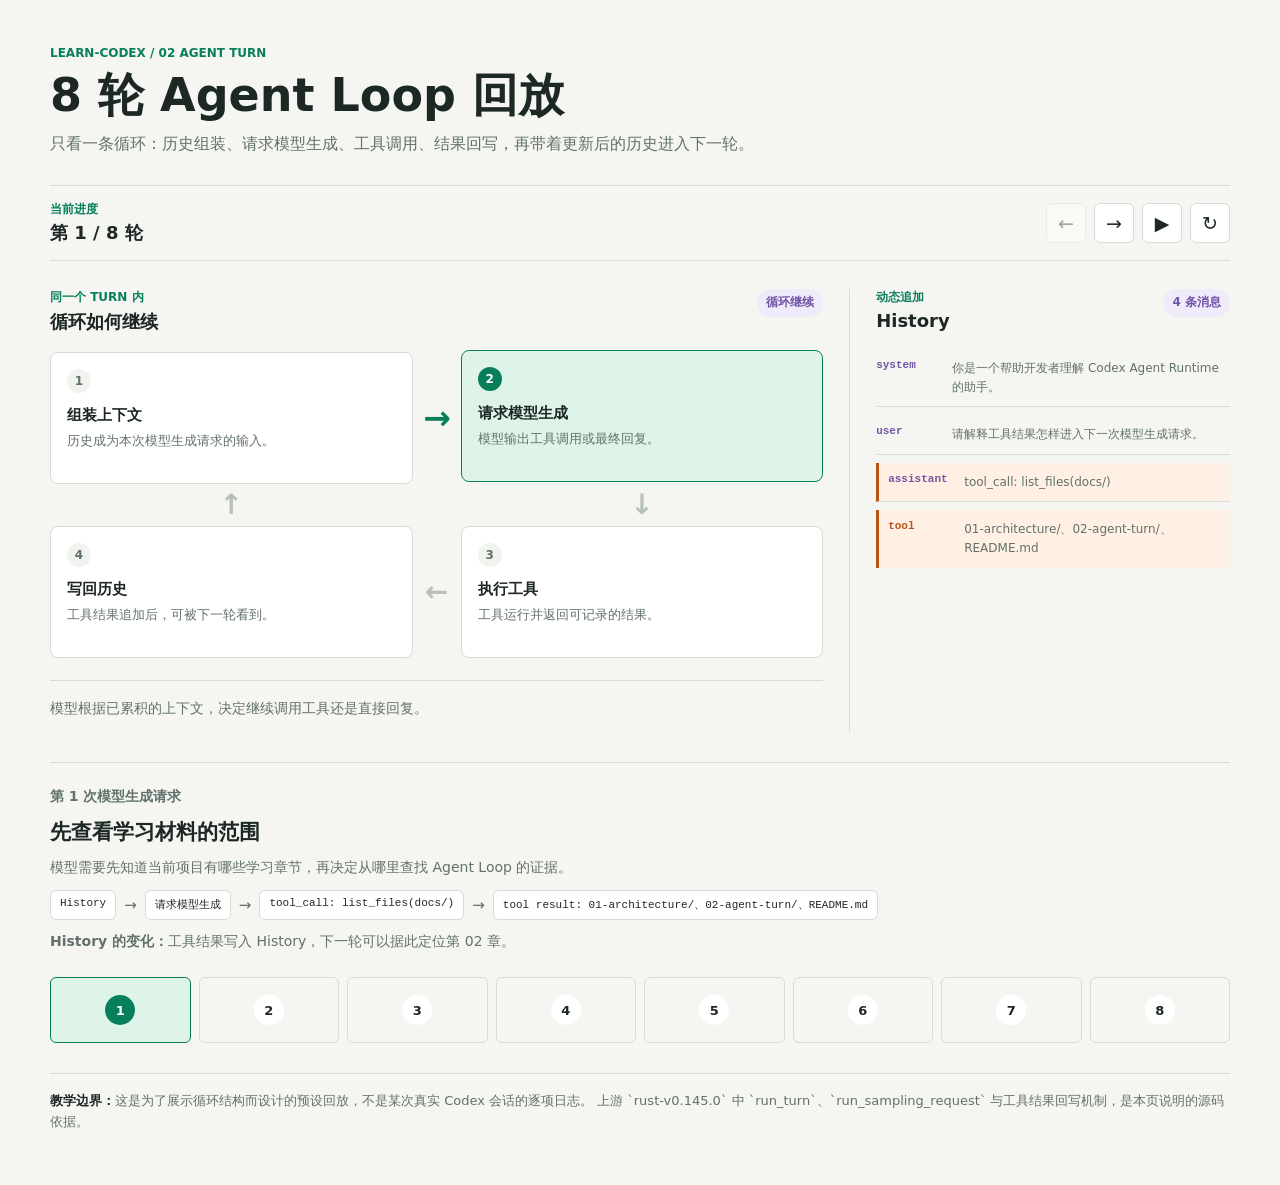
==== docs/02-agent-turn/agent-loop-lab/index.html @ 36e4133e "docs: add Agent Loop interactive replay" ====
<!doctype html>
<html lang="zh-CN">
<head>
  <meta charset="UTF-8">
  <meta name="viewport" content="width=device-width, initial-scale=1.0">
  <meta name="description" content="learn-codex 的 8 轮 Agent Loop 教学回放">
  <title>8 轮 Agent Loop 回放 | learn-codex</title>
  <link rel="stylesheet" href="./loop.css">
</head>
<body>
  <main class="loop-lab" data-loop-lab>
    <header class="lab-header">
      <p class="eyebrow">learn-codex / 02 Agent Turn</p>
      <h1>8 轮 Agent Loop 回放</h1>
      <p class="intro">
        只看一条循环：历史组装、请求模型生成、工具调用、结果回写，再带着更新后的历史进入下一轮。
      </p>
    </header>

    <section class="lab-toolbar" aria-label="回放控制">
      <div>
        <p class="toolbar-label">当前进度</p>
        <p class="round-count" aria-live="polite"></p>
      </div>
      <div class="toolbar-actions">
        <button class="icon-button" type="button" data-action="previous" title="上一轮" aria-label="上一轮">
          <span aria-hidden="true">&#8592;</span>
        </button>
        <button class="icon-button" type="button" data-action="next" title="下一轮" aria-label="下一轮">
          <span aria-hidden="true">&#8594;</span>
        </button>
        <button class="icon-button" type="button" data-action="autoplay" title="自动播放" aria-label="自动播放" aria-pressed="false">
          <span aria-hidden="true">&#9654;</span>
        </button>
        <button class="icon-button" type="button" data-action="reset" title="从第一轮重新开始" aria-label="从第一轮重新开始">
          <span aria-hidden="true">&#8635;</span>
        </button>
      </div>
    </section>

    <section class="lab-layout" aria-label="Agent Loop 可视化">
      <section class="cycle-panel">
        <div class="section-heading">
          <div>
            <p class="section-kicker">同一个 turn 内</p>
            <h2>循环如何继续</h2>
          </div>
          <span class="cycle-status"></span>
        </div>

        <div class="cycle-grid" aria-label="历史、模型生成请求、工具调用和结果回写形成循环">
          <article class="loop-node" data-node="context">
            <span class="node-index">1</span>
            <h3>组装上下文</h3>
            <p>历史成为本次模型生成请求的输入。</p>
          </article>
          <div class="cycle-arrow arrow-right" data-edge="context-model" aria-hidden="true">&#8594;</div>
          <article class="loop-node" data-node="model">
            <span class="node-index">2</span>
            <h3>请求模型生成</h3>
            <p>模型输出工具调用或最终回复。</p>
          </article>
          <div class="cycle-arrow arrow-down" data-edge="model-tool" aria-hidden="true">&#8595;</div>
          <article class="loop-node" data-node="tool">
            <span class="node-index">3</span>
            <h3>执行工具</h3>
            <p>工具运行并返回可记录的结果。</p>
          </article>
          <div class="cycle-arrow arrow-left" data-edge="tool-history" aria-hidden="true">&#8592;</div>
          <article class="loop-node" data-node="history">
            <span class="node-index">4</span>
            <h3>写回历史</h3>
            <p>工具结果追加后，可被下一轮看到。</p>
          </article>
          <div class="cycle-arrow arrow-up" data-edge="history-context" aria-hidden="true">&#8593;</div>
        </div>

        <p class="cycle-caption" aria-live="polite"></p>
      </section>

      <aside class="history-panel">
        <div class="section-heading">
          <div>
            <p class="section-kicker">动态追加</p>
            <h2>History</h2>
          </div>
          <span class="history-count"></span>
        </div>
        <ol class="history-list"></ol>
      </aside>
    </section>

    <section class="round-panel">
      <div class="round-summary"></div>
      <div class="round-track" aria-label="选择要查看的模型生成请求轮次"></div>
    </section>

    <footer class="lab-note">
      <strong>教学边界：</strong>这是为了展示循环结构而设计的预设回放，不是某次真实 Codex 会话的逐项日志。
      上游 `rust-v0.145.0` 中 `run_turn`、`run_sampling_request` 与工具结果回写机制，是本页说明的源码依据。
    </footer>
  </main>

  <script src="./loop.js"></script>
</body>
</html>
---- docs/02-agent-turn/agent-loop-lab/loop.css ----
:root {
  color-scheme: light;
  --canvas: #f5f6f1;
  --surface: #ffffff;
  --surface-muted: #f0f3ee;
  --ink: #1d2825;
  --muted: #62716b;
  --line: #d5dcd6;
  --green: #087f5b;
  --green-soft: #def4e9;
  --orange: #b85619;
  --orange-soft: #fff0e3;
  --purple: #7255a7;
  --purple-soft: #f0ebfb;
  --radius: 8px;
  --mono: "SFMono-Regular", Consolas, "Liberation Mono", Menlo, monospace;
}

* {
  box-sizing: border-box;
}

html {
  background: var(--canvas);
}

body {
  min-width: 320px;
  margin: 0;
  background: var(--canvas);
  color: var(--ink);
  font-family: Inter, "Segoe UI", system-ui, sans-serif;
}

button {
  font: inherit;
}

.loop-lab {
  width: min(1180px, calc(100% - 40px));
  margin: 0 auto;
  padding: 46px 0 52px;
}

.lab-header {
  max-width: 760px;
  display: grid;
  gap: 10px;
  margin-bottom: 28px;
}

.eyebrow,
.section-kicker,
.toolbar-label {
  margin: 0;
  color: var(--green);
  font-size: 12px;
  font-weight: 750;
  letter-spacing: 0;
  text-transform: uppercase;
}

h1,
h2,
h3,
p {
  margin: 0;
}

h1 {
  font-size: clamp(30px, 4vw, 46px);
  line-height: 1.1;
  letter-spacing: 0;
}

h2 {
  font-size: 18px;
  letter-spacing: 0;
}

.intro {
  color: var(--muted);
  font-size: 16px;
  line-height: 1.65;
}

.lab-toolbar {
  display: flex;
  align-items: center;
  justify-content: space-between;
  gap: 16px;
  padding: 15px 0;
  border-top: 1px solid var(--line);
  border-bottom: 1px solid var(--line);
}

.round-count {
  margin-top: 3px;
  font-size: 18px;
  font-weight: 750;
}

.toolbar-actions {
  display: flex;
  gap: 8px;
}

.icon-button {
  display: inline-grid;
  width: 40px;
  height: 40px;
  place-items: center;
  border: 1px solid var(--line);
  border-radius: 6px;
  background: var(--surface);
  color: var(--ink);
  cursor: pointer;
  font-size: 19px;
}

.icon-button:hover:not(:disabled),
.icon-button[aria-pressed="true"] {
  border-color: var(--green);
  background: var(--green-soft);
  color: var(--green);
}

.icon-button:focus-visible,
.round-button:focus-visible {
  outline: 3px solid rgba(8, 127, 91, 0.25);
  outline-offset: 2px;
}

.icon-button:disabled {
  opacity: 0.4;
  cursor: not-allowed;
}

.lab-layout {
  display: grid;
  grid-template-columns: minmax(0, 1.34fr) minmax(300px, 0.66fr);
  gap: 26px;
  margin-top: 28px;
}

.cycle-panel {
  min-width: 0;
}

.history-panel {
  min-width: 0;
  padding-left: 26px;
  border-left: 1px solid var(--line);
}

.section-heading {
  display: flex;
  align-items: start;
  justify-content: space-between;
  gap: 16px;
  margin-bottom: 18px;
}

.section-heading > div {
  display: grid;
  gap: 4px;
}

.cycle-status,
.history-count {
  min-height: 28px;
  padding: 5px 9px;
  border-radius: 999px;
  background: var(--purple-soft);
  color: var(--purple);
  font-size: 12px;
  font-weight: 750;
  white-space: nowrap;
}

.cycle-grid {
  display: grid;
  grid-template-columns: minmax(150px, 1fr) 48px minmax(150px, 1fr);
  grid-template-rows: auto 42px auto;
  align-items: center;
}

.loop-node {
  min-height: 132px;
  padding: 16px;
  border: 1px solid var(--line);
  border-radius: var(--radius);
  background: var(--surface);
  transition: border-color 160ms ease, background 160ms ease, transform 160ms ease;
}

.loop-node[data-node="context"] {
  grid-column: 1;
  grid-row: 1;
}

.loop-node[data-node="model"] {
  grid-column: 3;
  grid-row: 1;
}

.loop-node[data-node="tool"] {
  grid-column: 3;
  grid-row: 3;
}

.loop-node[data-node="history"] {
  grid-column: 1;
  grid-row: 3;
}

.loop-node.is-active {
  border-color: var(--green);
  background: var(--green-soft);
  transform: translateY(-2px);
}

.loop-node.is-finished {
  border-color: var(--purple);
  background: var(--purple-soft);
}

.node-index {
  display: inline-grid;
  width: 24px;
  height: 24px;
  margin-bottom: 12px;
  place-items: center;
  border-radius: 50%;
  background: var(--surface-muted);
  color: var(--muted);
  font-size: 12px;
  font-weight: 750;
}

.loop-node.is-active .node-index {
  background: var(--green);
  color: #ffffff;
}

.loop-node h3 {
  font-size: 15px;
  line-height: 1.35;
}

.loop-node p {
  margin-top: 6px;
  color: var(--muted);
  font-size: 13px;
  line-height: 1.5;
}

.cycle-arrow {
  color: #b7c0b9;
  font-size: 28px;
  font-weight: 750;
  line-height: 1;
  text-align: center;
  transition: color 160ms ease, transform 160ms ease;
}

.arrow-right {
  grid-column: 2;
  grid-row: 1;
}

.arrow-down {
  grid-column: 3;
  grid-row: 2;
}

.arrow-left {
  grid-column: 2;
  grid-row: 3;
}

.arrow-up {
  grid-column: 1;
  grid-row: 2;
}

.cycle-arrow.is-active {
  color: var(--green);
  transform: scale(1.18);
}

.cycle-caption {
  min-height: 52px;
  margin-top: 22px;
  padding-top: 16px;
  border-top: 1px solid var(--line);
  color: var(--muted);
  font-size: 14px;
  line-height: 1.6;
}

.history-list {
  display: grid;
  gap: 8px;
  max-height: 412px;
  margin: 0;
  padding: 0;
  overflow: auto;
  list-style: none;
}

.history-entry {
  display: grid;
  grid-template-columns: 66px minmax(0, 1fr);
  gap: 10px;
  padding: 10px 0;
  border-bottom: 1px solid var(--line);
  animation: append-entry 240ms ease;
}

.history-entry:last-child {
  border-bottom: 0;
}

.history-entry.is-new {
  border-left: 3px solid var(--orange);
  padding-left: 9px;
  background: var(--orange-soft);
}

.history-role {
  color: var(--purple);
  font-family: var(--mono);
  font-size: 11px;
  font-weight: 750;
  overflow-wrap: anywhere;
}

.history-entry[data-role="tool"] .history-role {
  color: var(--orange);
}

.history-copy {
  color: var(--muted);
  font-size: 12px;
  line-height: 1.55;
  overflow-wrap: anywhere;
}

.round-panel {
  margin-top: 30px;
  padding-top: 22px;
  border-top: 1px solid var(--line);
}

.round-summary {
  display: grid;
  gap: 10px;
  max-width: 860px;
}

.round-eyebrow {
  color: var(--orange);
  font-size: 12px;
  font-weight: 750;
}

.round-summary h2 {
  font-size: 21px;
}

.round-summary p {
  color: var(--muted);
  font-size: 14px;
  line-height: 1.62;
}

.event-line {
  display: flex;
  flex-wrap: wrap;
  gap: 8px;
  align-items: center;
  margin-top: 2px;
}

.event-chip {
  min-height: 30px;
  padding: 6px 9px;
  border: 1px solid var(--line);
  border-radius: 6px;
  background: var(--surface);
  color: var(--ink);
  font-family: var(--mono);
  font-size: 11px;
  overflow-wrap: anywhere;
}

.event-arrow {
  color: var(--muted);
  font-size: 15px;
}

.round-track {
  display: grid;
  grid-template-columns: repeat(8, minmax(36px, 1fr));
  gap: 8px;
  margin-top: 24px;
}

.round-button {
  display: grid;
  min-height: 66px;
  place-items: center;
  border: 1px solid var(--line);
  border-radius: 6px;
  background: transparent;
  color: var(--muted);
  cursor: pointer;
}

.round-button > span {
  display: grid;
  width: 30px;
  height: 30px;
  place-items: center;
  border-radius: 50%;
  background: var(--surface);
  color: var(--ink);
  font-size: 13px;
  font-weight: 750;
}

.round-button.is-complete {
  border-color: #b8d9cb;
  background: #eef8f3;
}

.round-button.is-current {
  border-color: var(--green);
  background: var(--green-soft);
}

.round-button.is-current > span {
  background: var(--green);
  color: #ffffff;
}

.lab-note {
  margin-top: 30px;
  padding-top: 16px;
  border-top: 1px solid var(--line);
  color: var(--muted);
  font-size: 13px;
  line-height: 1.65;
}

.lab-note strong {
  color: var(--ink);
}

@keyframes append-entry {
  from {
    opacity: 0;
    transform: translateY(6px);
  }

  to {
    opacity: 1;
    transform: translateY(0);
  }
}

@media (max-width: 820px) {
  .loop-lab {
    width: min(100% - 28px, 680px);
    padding-top: 28px;
  }

  .lab-layout {
    grid-template-columns: 1fr;
  }

  .history-panel {
    padding-top: 26px;
    padding-left: 0;
    border-top: 1px solid var(--line);
    border-left: 0;
  }

  .history-list {
    max-height: 330px;
  }
}

@media (max-width: 520px) {
  .lab-toolbar {
    align-items: end;
  }

  .cycle-grid {
    grid-template-columns: minmax(112px, 1fr) 34px minmax(112px, 1fr);
  }

  .loop-node {
    min-height: 152px;
    padding: 12px;
  }

  .cycle-arrow {
    font-size: 22px;
  }

  .round-track {
    grid-template-columns: repeat(4, minmax(0, 1fr));
  }

  .round-button {
    min-height: 54px;
  }
}
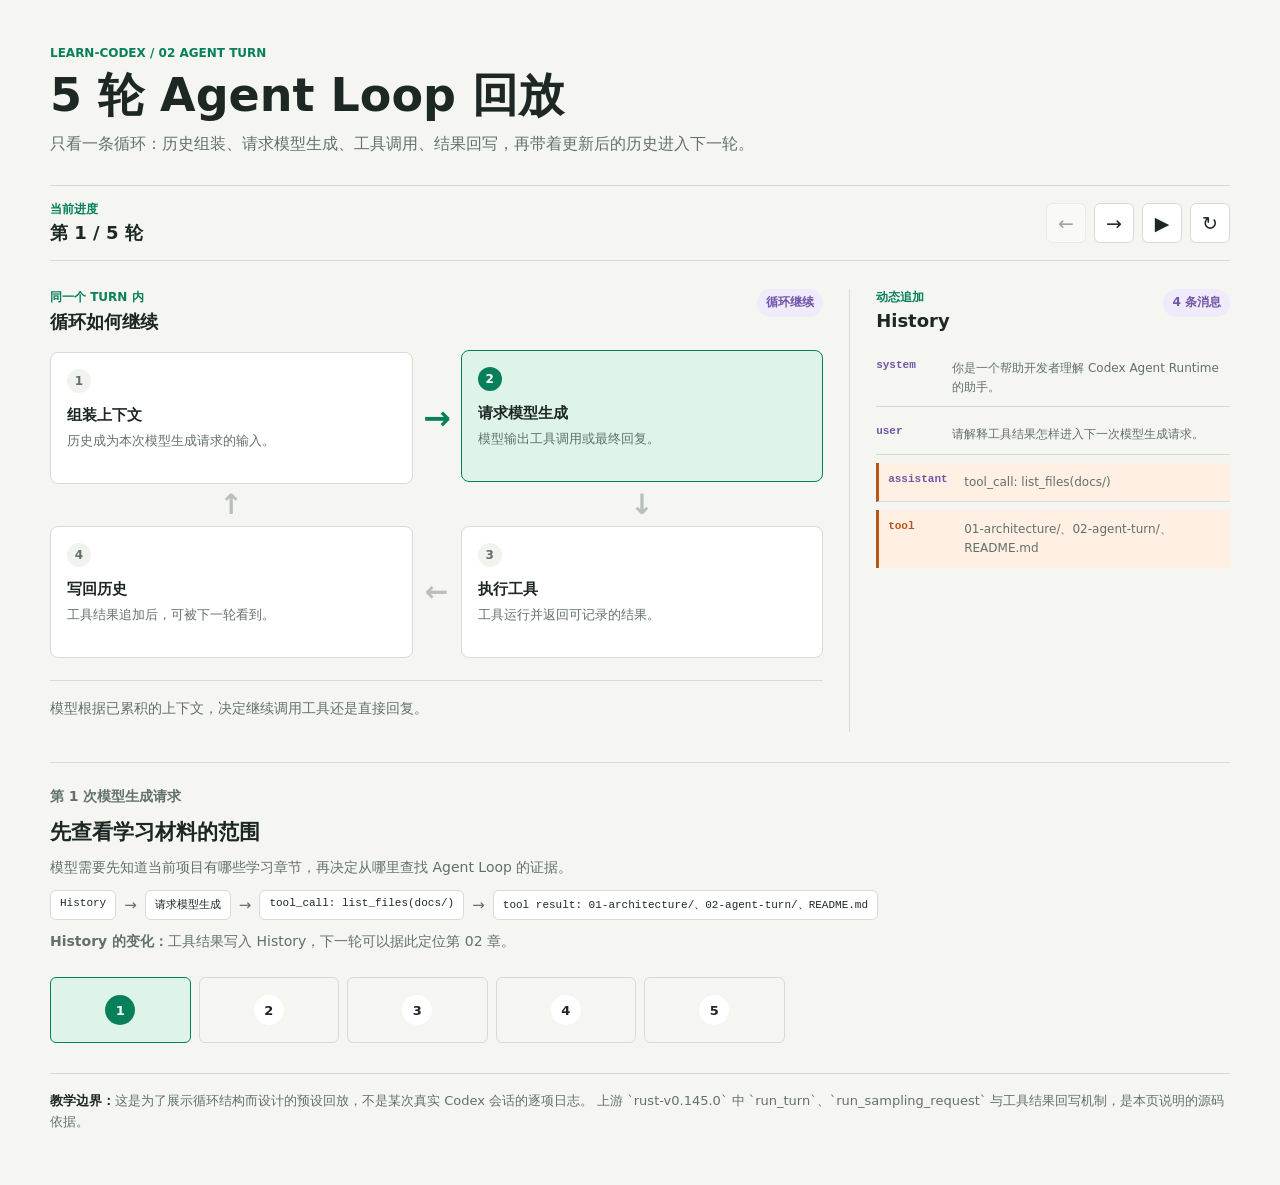
==== commit 9d5185b6: "docs: shorten Agent Loop replay to five rounds" ====
--- a/docs/02-agent-turn/agent-loop-lab/index.html
+++ b/docs/02-agent-turn/agent-loop-lab/index.html
@@ -3,15 +3,15 @@
 <head>
   <meta charset="UTF-8">
   <meta name="viewport" content="width=device-width, initial-scale=1.0">
-  <meta name="description" content="learn-codex 的 8 轮 Agent Loop 教学回放">
-  <title>8 轮 Agent Loop 回放 | learn-codex</title>
+  <meta name="description" content="learn-codex 的 5 轮 Agent Loop 教学回放">
+  <title>5 轮 Agent Loop 回放 | learn-codex</title>
   <link rel="stylesheet" href="./loop.css">
 </head>
 <body>
   <main class="loop-lab" data-loop-lab>
     <header class="lab-header">
       <p class="eyebrow">learn-codex / 02 Agent Turn</p>
-      <h1>8 轮 Agent Loop 回放</h1>
+      <h1>5 轮 Agent Loop 回放</h1>
       <p class="intro">
         只看一条循环：历史组装、请求模型生成、工具调用、结果回写，再带着更新后的历史进入下一轮。
       </p>
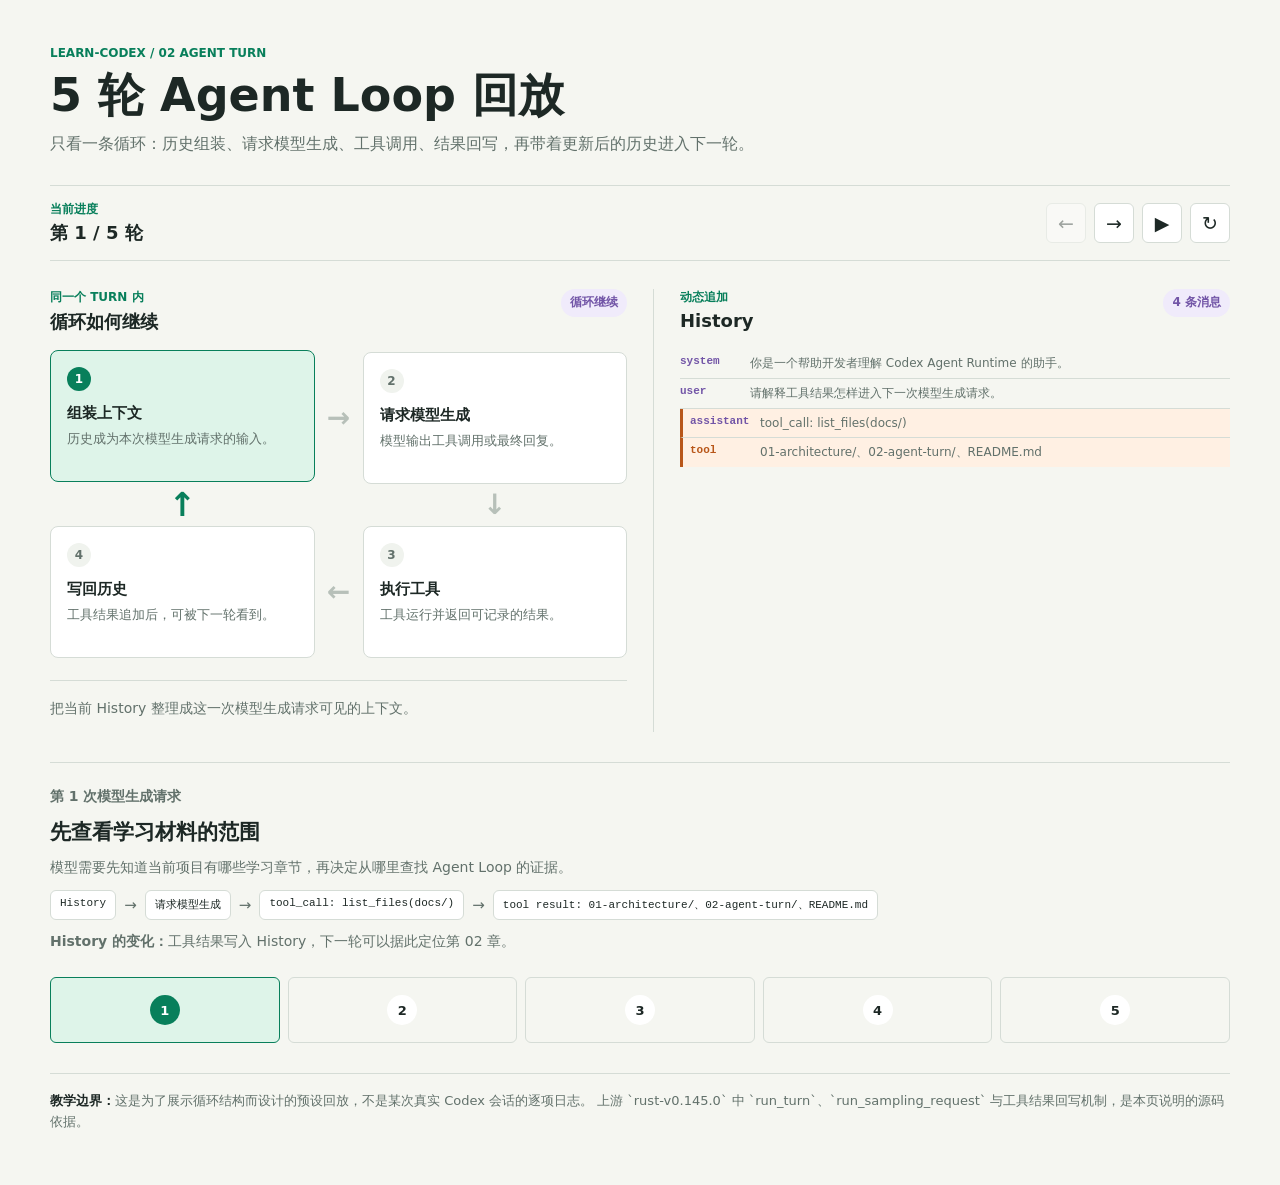
==== commit dbe42dc8: "docs: refine Agent Loop replay controls" ====
--- a/docs/02-agent-turn/agent-loop-lab/index.html
+++ b/docs/02-agent-turn/agent-loop-lab/index.html
@@ -5,7 +5,7 @@
   <meta name="viewport" content="width=device-width, initial-scale=1.0">
   <meta name="description" content="learn-codex 的 5 轮 Agent Loop 教学回放">
   <title>5 轮 Agent Loop 回放 | learn-codex</title>
-  <link rel="stylesheet" href="./loop.css">
+  <link rel="stylesheet" href="./loop.css?v=history-sync-2">
 </head>
 <body>
   <main class="loop-lab" data-loop-lab>
@@ -23,16 +23,16 @@
         <p class="round-count" aria-live="polite"></p>
       </div>
       <div class="toolbar-actions">
-        <button class="icon-button" type="button" data-action="previous" title="上一轮" aria-label="上一轮">
+        <button class="icon-button" type="button" data-action="previous" data-tooltip="返回上一轮" title="返回上一轮" aria-label="返回上一轮">
           <span aria-hidden="true">&#8592;</span>
         </button>
-        <button class="icon-button" type="button" data-action="next" title="下一轮" aria-label="下一轮">
+        <button class="icon-button" type="button" data-action="next" data-tooltip="进入下一轮；第五轮后回到第一轮" title="进入下一轮；第五轮后回到第一轮" aria-label="进入下一轮；第五轮后回到第一轮">
           <span aria-hidden="true">&#8594;</span>
         </button>
-        <button class="icon-button" type="button" data-action="autoplay" title="自动播放" aria-label="自动播放" aria-pressed="false">
+        <button class="icon-button" type="button" data-action="autoplay" data-tooltip="开始自动播放轮次" title="开始自动播放轮次" aria-label="开始自动播放轮次" aria-pressed="false">
           <span aria-hidden="true">&#9654;</span>
         </button>
-        <button class="icon-button" type="button" data-action="reset" title="从第一轮重新开始" aria-label="从第一轮重新开始">
+        <button class="icon-button" type="button" data-action="reset" data-tooltip="重置并回到第一轮" title="重置并回到第一轮" aria-label="重置并回到第一轮">
           <span aria-hidden="true">&#8635;</span>
         </button>
       </div>
@@ -101,6 +101,6 @@
     </footer>
   </main>
 
-  <script src="./loop.js"></script>
+  <script src="./loop.js?v=history-sync-2"></script>
 </body>
 </html>
--- a/docs/02-agent-turn/agent-loop-lab/loop.css
+++ b/docs/02-agent-turn/agent-loop-lab/loop.css
@@ -106,6 +106,7 @@
 }
 
 .icon-button {
+  position: relative;
   display: inline-grid;
   width: 40px;
   height: 40px;
@@ -118,6 +119,54 @@
   font-size: 19px;
 }
 
+.icon-button::after {
+  position: absolute;
+  z-index: 10;
+  bottom: calc(100% + 9px);
+  left: 50%;
+  width: max-content;
+  max-width: min(220px, calc(100vw - 28px));
+  padding: 6px 8px;
+  border-radius: 5px;
+  background: var(--ink);
+  color: #ffffff;
+  content: attr(data-tooltip);
+  font-size: 12px;
+  line-height: 1.35;
+  opacity: 0;
+  pointer-events: none;
+  text-align: center;
+  transform: translate(-50%, 4px);
+  transition: opacity 120ms ease, transform 120ms ease;
+  visibility: hidden;
+  white-space: normal;
+}
+
+.icon-button:first-child::after {
+  left: 0;
+  transform: translate(0, 4px);
+}
+
+.icon-button:last-child::after {
+  right: 0;
+  left: auto;
+  transform: translate(0, 4px);
+}
+
+.icon-button:hover::after,
+.icon-button:focus-visible::after {
+  opacity: 1;
+  transform: translate(-50%, 0);
+  visibility: visible;
+}
+
+.icon-button:first-child:hover::after,
+.icon-button:first-child:focus-visible::after,
+.icon-button:last-child:hover::after,
+.icon-button:last-child:focus-visible::after {
+  transform: translate(0, 0);
+}
+
 .icon-button:hover:not(:disabled),
 .icon-button[aria-pressed="true"] {
   border-color: var(--green);
@@ -138,7 +187,7 @@
 
 .lab-layout {
   display: grid;
-  grid-template-columns: minmax(0, 1.34fr) minmax(300px, 0.66fr);
+  grid-template-columns: repeat(2, minmax(0, 1fr));
   gap: 26px;
   margin-top: 28px;
 }
@@ -301,21 +350,18 @@
 
 .history-list {
   display: grid;
-  gap: 8px;
-  max-height: 412px;
+  gap: 0;
   margin: 0;
   padding: 0;
-  overflow: auto;
   list-style: none;
 }
 
 .history-entry {
   display: grid;
-  grid-template-columns: 66px minmax(0, 1fr);
-  gap: 10px;
-  padding: 10px 0;
+  grid-template-columns: 62px minmax(0, 1fr);
+  gap: 8px;
+  padding: 6px 0;
   border-bottom: 1px solid var(--line);
-  animation: append-entry 240ms ease;
 }
 
 .history-entry:last-child {
@@ -324,7 +370,7 @@
 
 .history-entry.is-new {
   border-left: 3px solid var(--orange);
-  padding-left: 9px;
+  padding-left: 7px;
   background: var(--orange-soft);
 }
 
@@ -343,7 +389,7 @@
 .history-copy {
   color: var(--muted);
   font-size: 12px;
-  line-height: 1.55;
+  line-height: 1.4;
   overflow-wrap: anywhere;
 }
 
@@ -402,7 +448,7 @@
 
 .round-track {
   display: grid;
-  grid-template-columns: repeat(8, minmax(36px, 1fr));
+  grid-template-columns: repeat(5, minmax(36px, 1fr));
   gap: 8px;
   margin-top: 24px;
 }
@@ -458,18 +504,6 @@
   color: var(--ink);
 }
 
-@keyframes append-entry {
-  from {
-    opacity: 0;
-    transform: translateY(6px);
-  }
-
-  to {
-    opacity: 1;
-    transform: translateY(0);
-  }
-}
-
 @media (max-width: 820px) {
   .loop-lab {
     width: min(100% - 28px, 680px);
@@ -486,10 +520,6 @@
     border-top: 1px solid var(--line);
     border-left: 0;
   }
-
-  .history-list {
-    max-height: 330px;
-  }
 }
 
 @media (max-width: 520px) {
@@ -511,7 +541,7 @@
   }
 
   .round-track {
-    grid-template-columns: repeat(4, minmax(0, 1fr));
+    grid-template-columns: repeat(5, minmax(0, 1fr));
   }
 
   .round-button {
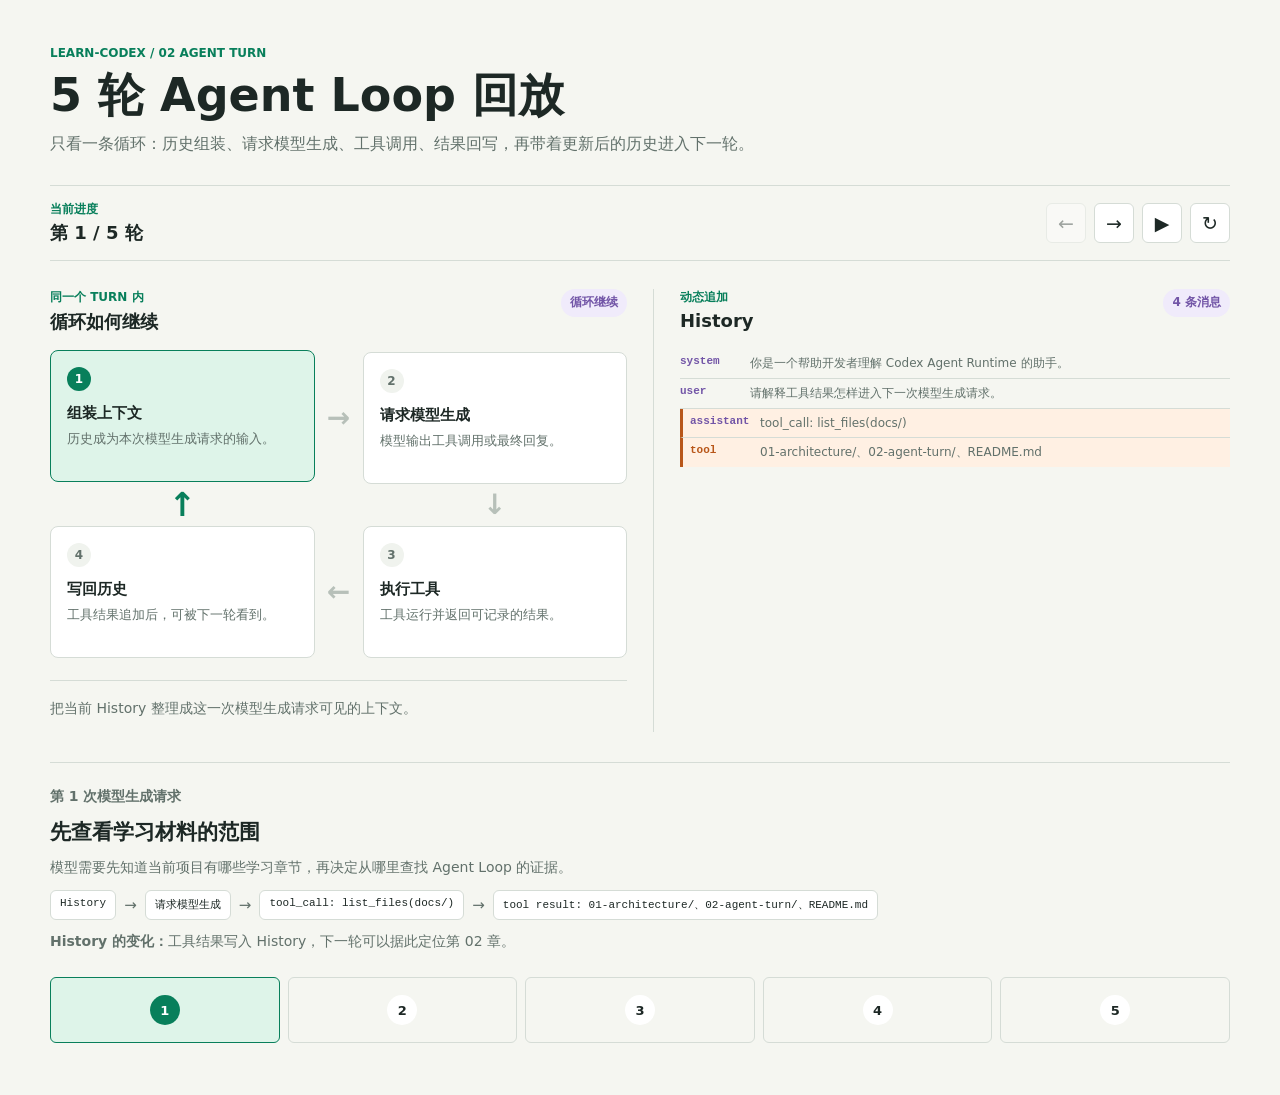
==== commit 0add080a: "docs: simplify Agent Loop presentation" ====
--- a/docs/02-agent-turn/agent-loop-lab/index.html
+++ b/docs/02-agent-turn/agent-loop-lab/index.html
@@ -95,10 +95,6 @@
       <div class="round-track" aria-label="选择要查看的模型生成请求轮次"></div>
     </section>
 
-    <footer class="lab-note">
-      <strong>教学边界：</strong>这是为了展示循环结构而设计的预设回放，不是某次真实 Codex 会话的逐项日志。
-      上游 `rust-v0.145.0` 中 `run_turn`、`run_sampling_request` 与工具结果回写机制，是本页说明的源码依据。
-    </footer>
   </main>
 
   <script src="./loop.js?v=history-sync-2"></script>
--- a/docs/02-agent-turn/agent-loop-lab/loop.css
+++ b/docs/02-agent-turn/agent-loop-lab/loop.css
@@ -491,19 +491,6 @@
   color: #ffffff;
 }
 
-.lab-note {
-  margin-top: 30px;
-  padding-top: 16px;
-  border-top: 1px solid var(--line);
-  color: var(--muted);
-  font-size: 13px;
-  line-height: 1.65;
-}
-
-.lab-note strong {
-  color: var(--ink);
-}
-
 @media (max-width: 820px) {
   .loop-lab {
     width: min(100% - 28px, 680px);
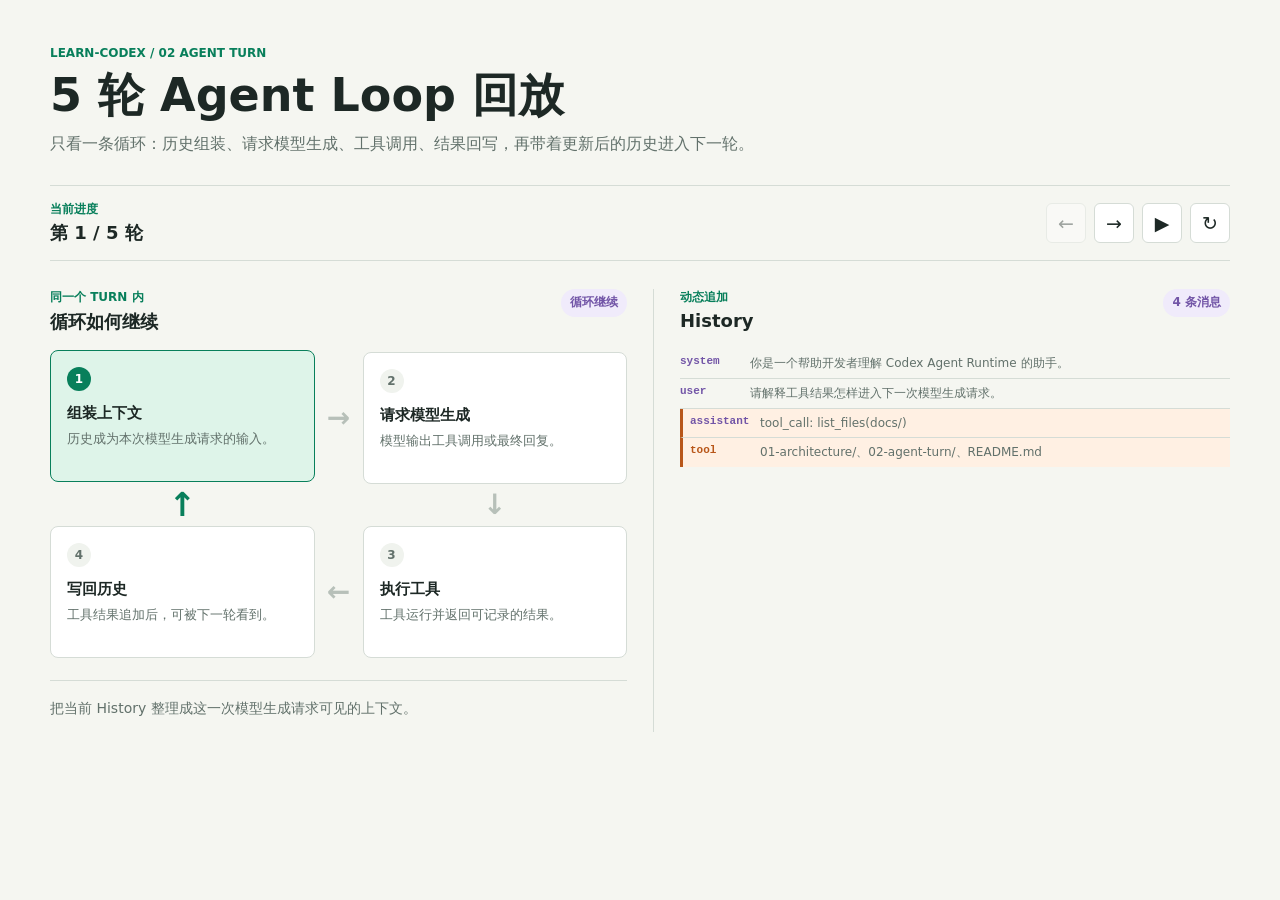
==== commit 8eb1af10: "docs: streamline Agent Loop replay" ====
--- a/docs/02-agent-turn/agent-loop-lab/index.html
+++ b/docs/02-agent-turn/agent-loop-lab/index.html
@@ -5,7 +5,7 @@
   <meta name="viewport" content="width=device-width, initial-scale=1.0">
   <meta name="description" content="learn-codex 的 5 轮 Agent Loop 教学回放">
   <title>5 轮 Agent Loop 回放 | learn-codex</title>
-  <link rel="stylesheet" href="./loop.css?v=history-sync-2">
+  <link rel="stylesheet" href="./loop.css?v=simple-controls">
 </head>
 <body>
   <main class="loop-lab" data-loop-lab>
@@ -23,16 +23,16 @@
         <p class="round-count" aria-live="polite"></p>
       </div>
       <div class="toolbar-actions">
-        <button class="icon-button" type="button" data-action="previous" data-tooltip="返回上一轮" title="返回上一轮" aria-label="返回上一轮">
+        <button class="icon-button" type="button" data-action="previous" data-tooltip="上一轮" title="上一轮" aria-label="上一轮">
           <span aria-hidden="true">&#8592;</span>
         </button>
-        <button class="icon-button" type="button" data-action="next" data-tooltip="进入下一轮；第五轮后回到第一轮" title="进入下一轮；第五轮后回到第一轮" aria-label="进入下一轮；第五轮后回到第一轮">
+        <button class="icon-button" type="button" data-action="next" data-tooltip="下一轮" title="下一轮" aria-label="下一轮">
           <span aria-hidden="true">&#8594;</span>
         </button>
-        <button class="icon-button" type="button" data-action="autoplay" data-tooltip="开始自动播放轮次" title="开始自动播放轮次" aria-label="开始自动播放轮次" aria-pressed="false">
+        <button class="icon-button" type="button" data-action="autoplay" data-tooltip="自动播放" title="自动播放" aria-label="自动播放" aria-pressed="false">
           <span aria-hidden="true">&#9654;</span>
         </button>
-        <button class="icon-button" type="button" data-action="reset" data-tooltip="重置并回到第一轮" title="重置并回到第一轮" aria-label="重置并回到第一轮">
+        <button class="icon-button" type="button" data-action="reset" data-tooltip="重置" title="重置" aria-label="重置">
           <span aria-hidden="true">&#8635;</span>
         </button>
       </div>
@@ -90,13 +90,8 @@
       </aside>
     </section>
 
-    <section class="round-panel">
-      <div class="round-summary"></div>
-      <div class="round-track" aria-label="选择要查看的模型生成请求轮次"></div>
-    </section>
-
   </main>
 
-  <script src="./loop.js?v=history-sync-2"></script>
+  <script src="./loop.js?v=simple-controls"></script>
 </body>
 </html>
--- a/docs/02-agent-turn/agent-loop-lab/loop.css
+++ b/docs/02-agent-turn/agent-loop-lab/loop.css
@@ -174,8 +174,7 @@
   color: var(--green);
 }
 
-.icon-button:focus-visible,
-.round-button:focus-visible {
+.icon-button:focus-visible {
   outline: 3px solid rgba(8, 127, 91, 0.25);
   outline-offset: 2px;
 }
@@ -393,104 +392,6 @@
   overflow-wrap: anywhere;
 }
 
-.round-panel {
-  margin-top: 30px;
-  padding-top: 22px;
-  border-top: 1px solid var(--line);
-}
-
-.round-summary {
-  display: grid;
-  gap: 10px;
-  max-width: 860px;
-}
-
-.round-eyebrow {
-  color: var(--orange);
-  font-size: 12px;
-  font-weight: 750;
-}
-
-.round-summary h2 {
-  font-size: 21px;
-}
-
-.round-summary p {
-  color: var(--muted);
-  font-size: 14px;
-  line-height: 1.62;
-}
-
-.event-line {
-  display: flex;
-  flex-wrap: wrap;
-  gap: 8px;
-  align-items: center;
-  margin-top: 2px;
-}
-
-.event-chip {
-  min-height: 30px;
-  padding: 6px 9px;
-  border: 1px solid var(--line);
-  border-radius: 6px;
-  background: var(--surface);
-  color: var(--ink);
-  font-family: var(--mono);
-  font-size: 11px;
-  overflow-wrap: anywhere;
-}
-
-.event-arrow {
-  color: var(--muted);
-  font-size: 15px;
-}
-
-.round-track {
-  display: grid;
-  grid-template-columns: repeat(5, minmax(36px, 1fr));
-  gap: 8px;
-  margin-top: 24px;
-}
-
-.round-button {
-  display: grid;
-  min-height: 66px;
-  place-items: center;
-  border: 1px solid var(--line);
-  border-radius: 6px;
-  background: transparent;
-  color: var(--muted);
-  cursor: pointer;
-}
-
-.round-button > span {
-  display: grid;
-  width: 30px;
-  height: 30px;
-  place-items: center;
-  border-radius: 50%;
-  background: var(--surface);
-  color: var(--ink);
-  font-size: 13px;
-  font-weight: 750;
-}
-
-.round-button.is-complete {
-  border-color: #b8d9cb;
-  background: #eef8f3;
-}
-
-.round-button.is-current {
-  border-color: var(--green);
-  background: var(--green-soft);
-}
-
-.round-button.is-current > span {
-  background: var(--green);
-  color: #ffffff;
-}
-
 @media (max-width: 820px) {
   .loop-lab {
     width: min(100% - 28px, 680px);
@@ -527,11 +428,4 @@
     font-size: 22px;
   }
 
-  .round-track {
-    grid-template-columns: repeat(5, minmax(0, 1fr));
-  }
-
-  .round-button {
-    min-height: 54px;
-  }
-}
+}
